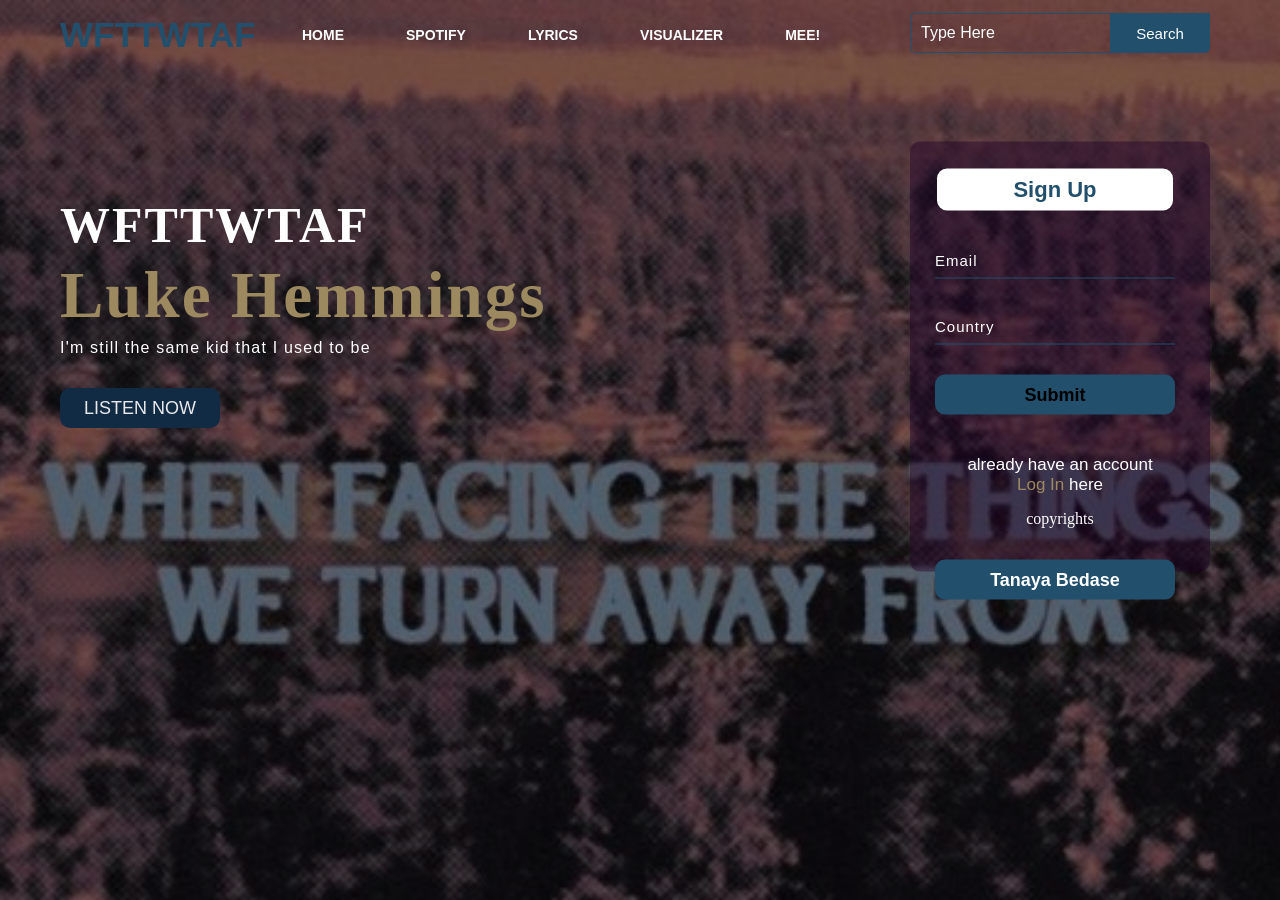
==== index.html @ 2997a44b "Update index.html" ====
<!DOCTYPE html>
<html lang="en">
<head>
    <title>When Facing The Things We Turn Away From</title>
    <link rel="stylesheet" href="style.css">
    <link rel="icon" href="logo.png" type="image/x-icon">
</head>
<body>

    <div class="main">
        <div class="navbar">
            <div class="icon">
                <h2 class="logo">WFTTWTAF</h2>
            </div>

            <div class="menu">
                <ul>
                    <li><a href="http://127.0.0.1:5500/index.html">HOME</a></li>
                    <li><a href="https://open.spotify.com/album/5T1HI88OceUlUExSsAM3GQ?si=3NmCJ_c1SISv7URROWoTmQ">SPOTIFY</a></li>
                    <li><a href="https://genius.com/albums/Luke-hemmings/When-facing-the-things-we-turn-away-from">LYRICS</a></li>
                    <li><a href="https://youtube.com/playlist?list=PL0ru13EYuPR5ysJc9hDjjCR_sE-z0DrfF&si=5qZ27upG4cRY5UgV">VISUALIZER</a></li>
                    <li><a href="https://github.com/tayvol">MEE!</a></li>
                </ul>
            </div>

            <div class="search">
                <input class="srch" type="search" name="" placeholder="Type Here">
                <a href="#"> <button class="btn">Search</button></a>
            </div>

        </div> 
        <div class="content">
            <h1>WFTTWTAF<span><br>Luke Hemmings</h1>
            <p class="par">I'm still the same kid that I used to be</p>

                <button class="cn"><a href="https://open.spotify.com/album/3lS1y25WAhcqJDATJK70Mq">LISTEN NOW</a></button>

                <div class="form">
                    <h2>Sign Up</h2>
                    <input type="email" name="email" placeholder="Email">
                    <input type="country" name="" placeholder="Country">
                    <button class="btnn"><a href="#">Submit</a></button>

                    <p class="link">already have an account<br>
                    <a href="#">Log In</a> here</a></p>
                    <p class="liw">copyrights</p>

                    <div class="icons">
                        <button class="btnn"><a href="https://www.linkedin.com/in/tanayabedase22/">Tanaya Bedase</a></button>
                    </div>

                </div>
            </div>
        </div>
    </div>
    <script src="style.js"></script>
</div>
</body>
</html>
---- style.css ----
*{
    margin: 0;
    padding: 0;
}

.main{
    width: 100%;
    background: linear-gradient(to top, rgba(0,0,0,0.5)50%,rgba(0,0,0,0.5)50%), url(t.jpg);
    background-position: center;
    background-size: cover;
    height: 100vh;
}

.navbar{
    width: 1200px;
    height: 75px;
    margin: auto;
}

.icon{
    width: 200px;
    float: left;
    height: 70px;
}

.logo{
    color: #214f6c;
    font-size: 35px;
    font-family: Arial;
    padding-left: 20px;
    float: left;
    padding-top: 10px;
    margin-top: 5px
}

.menu{
    width: 400px;
    float: left;
    height: 70px;
}

ul{
    float: left;
    display: flex;
    justify-content: center;
    align-items: center;
}

ul li{
    list-style: none;
    margin-left: 62px;
    margin-top: 27px;
    font-size: 14px;
}

ul li a{
    text-decoration: none;
    color: #fff;
    font-family: Arial;
    font-weight: bold;
    transition: 0.4s ease-in-out;
}

ul li a:hover{
    color: #9c895f;
}

.search{
    width: 330px;
    float: left;
    margin-left: 270px;
}

.srch{
    font-family: 'Times New Roman';
    width: 200px;
    height: 40px;
    background: transparent;
    border: 1px solid #214f6c;
    margin-top: 13px;
    color: #fff;
    border-right: none;
    font-size: 16px;
    float: left;
    padding: 10px;
    border-bottom-left-radius: 5px;
    border-top-left-radius: 5px;
}

.btn{
    width: 100px;
    height: 40px;
    background: #214f6c;
    border: 2px solid #214f6c;
    margin-top: 13px;
    color: #fff;
    font-size: 15px;
    border-bottom-right-radius: 5px;
    border-bottom-right-radius: 5px;
    transition: 0.2s ease;
    cursor: pointer;
}
.btn:hover{
    color: rgb(65, 95, 129);
}

.btn:focus{
    outline: none;
}

.srch:focus{
    outline: none;
}

.content{
    width: 1200px;
    height: auto;
    margin: auto;
    color: #fff;
    position: relative;
}

.content .par{
    padding-left: 20px;
    padding-bottom: 25px;
    font-family: Arial;
    letter-spacing: 1.2px;
    line-height: 30px;
}

.content h1{
    font-family: 'Times New Roman';
    font-size: 50px;
    padding-left: 20px;
    margin-top: 9%;
    letter-spacing: 2px;
}

.content .cn{
    width: 160px;
    height: 40px;
    background: rgb(17, 43, 68);
    border: none;
    margin-bottom: 10px;
    margin-left: 20px;
    font-size: 18px;
    border-radius: 10px;
    cursor: pointer;
    transition: .4s ease;
    
}

.content .cn a{
    text-decoration: none;
    color: rgb(233, 232, 234);
    transition: .3s ease;
}

.cn:hover{
    background-color: #fff;
}

.content span{
    color: #9c895f;
    font-size: 65px
}

.form{
    width: 250px;
    height: 380px;
    background: linear-gradient(to top, rgba(32, 1, 39, 0.452)50%,rgba(32,1,39,0.452)50%);
    position: absolute;
    top: -20px;
    left: 870px;
    transform: translate(0%,-5%);
    border-radius: 10px;
    padding: 25px;
}

.form h2{
    width: 220px;
    font-family: sans-serif;
    text-align: center;
    color: #214f6c;
    font-size: 22px;
    background-color: #fff;
    border-radius: 10px;
    margin: 2px;
    padding: 8px;
}

.form input{
    width: 240px;
    height: 35px;
    background: transparent;
    border-bottom: 1px solid #214f6c;
    border-top: none;
    border-right: none;
    border-left: none;
    color: #fff;
    font-size: 15px;
    letter-spacing: 1px;
    margin-top: 30px;
    font-family: sans-serif;
}

.form input:focus{
    outline: none;
}

::placeholder{
    color: #fff;
    font-family: Arial;
}

.btnn{
    width: 240px;
    height: 40px;
    background: #214f6c;
    border: none;
    margin-top: 30px;
    font-size: 18px;
    border-radius: 10px;
    cursor: pointer;
    color: #fff;
    transition: 0.4s ease;
}
.btnn:hover{
    background: #fff;
    color: #597d9c;
}
.btnn a{
    text-decoration: none;
    color: rgb(0, 0, 0);
    font-weight: bold;
}
.form .link{
    font-family: Arial, Helvetica, sans-serif;
    font-size: 17px;
    padding-top: 40px;
    text-align: center;
}
.form .link a{
    text-decoration: solid;
    color: #9c895f;
}
.liw{
    padding-top: 15px;
    padding-bottom: 2px;
    text-align: center;
}
.icons a{
    text-decoration: none;
    color: #fff;
}
.icons ion-icon{
    color: #fff;
    font-size: 30px;
    padding-left: 7px;
    padding-top: 0px;
    transition: 0.3s ease;
}
.icons ion-icon:hover{
    color: #9c895f;
}
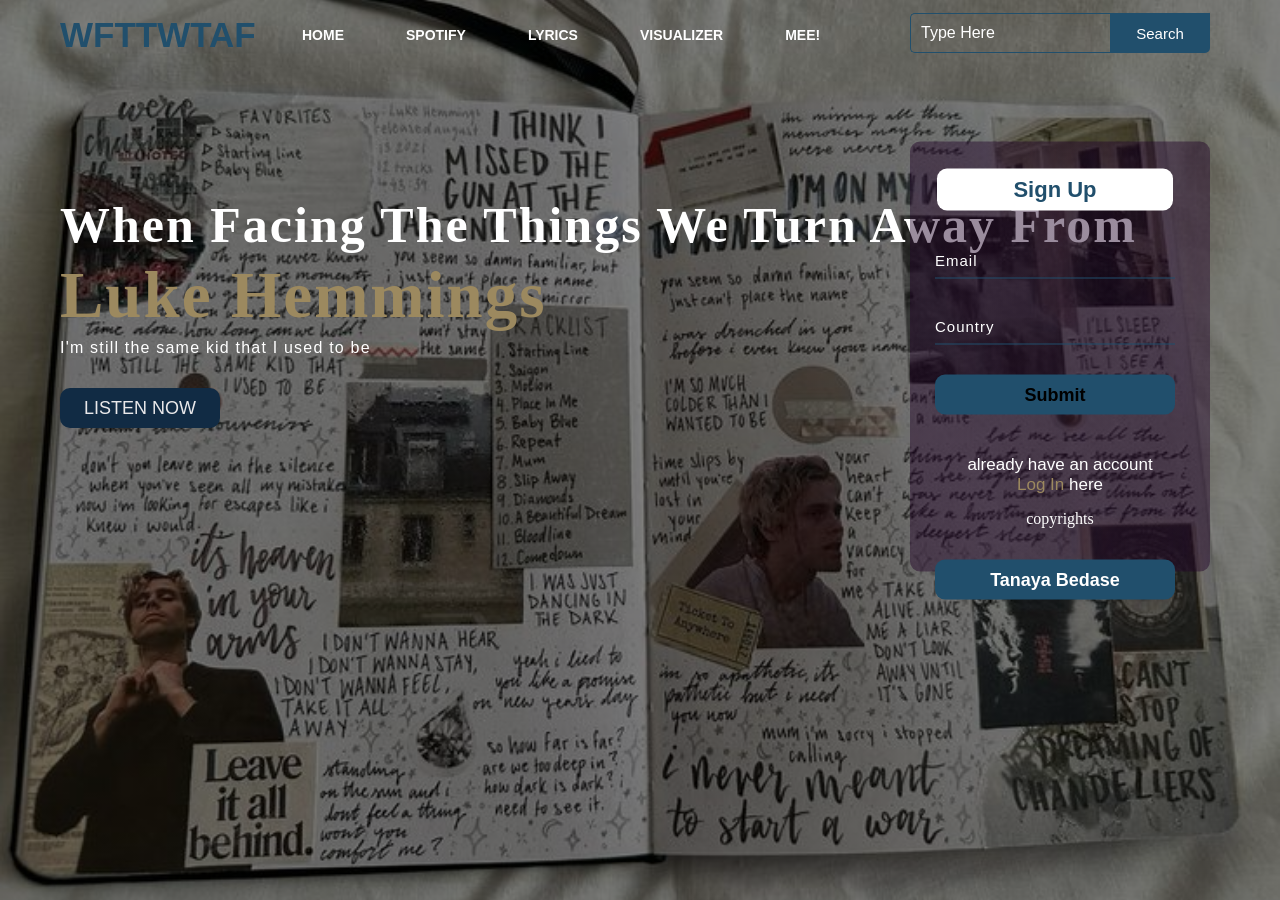
==== commit bb402cd0: "Update index.html" ====
--- a/index.html
+++ b/index.html
@@ -30,7 +30,7 @@
 
         </div> 
         <div class="content">
-            <h1>WFTTWTAF<span><br>Luke Hemmings</h1>
+            <h1>When Facing The Things We Turn Away From<span><br>Luke Hemmings</h1>
             <p class="par">I'm still the same kid that I used to be</p>
 
                 <button class="cn"><a href="https://open.spotify.com/album/3lS1y25WAhcqJDATJK70Mq">LISTEN NOW</a></button>
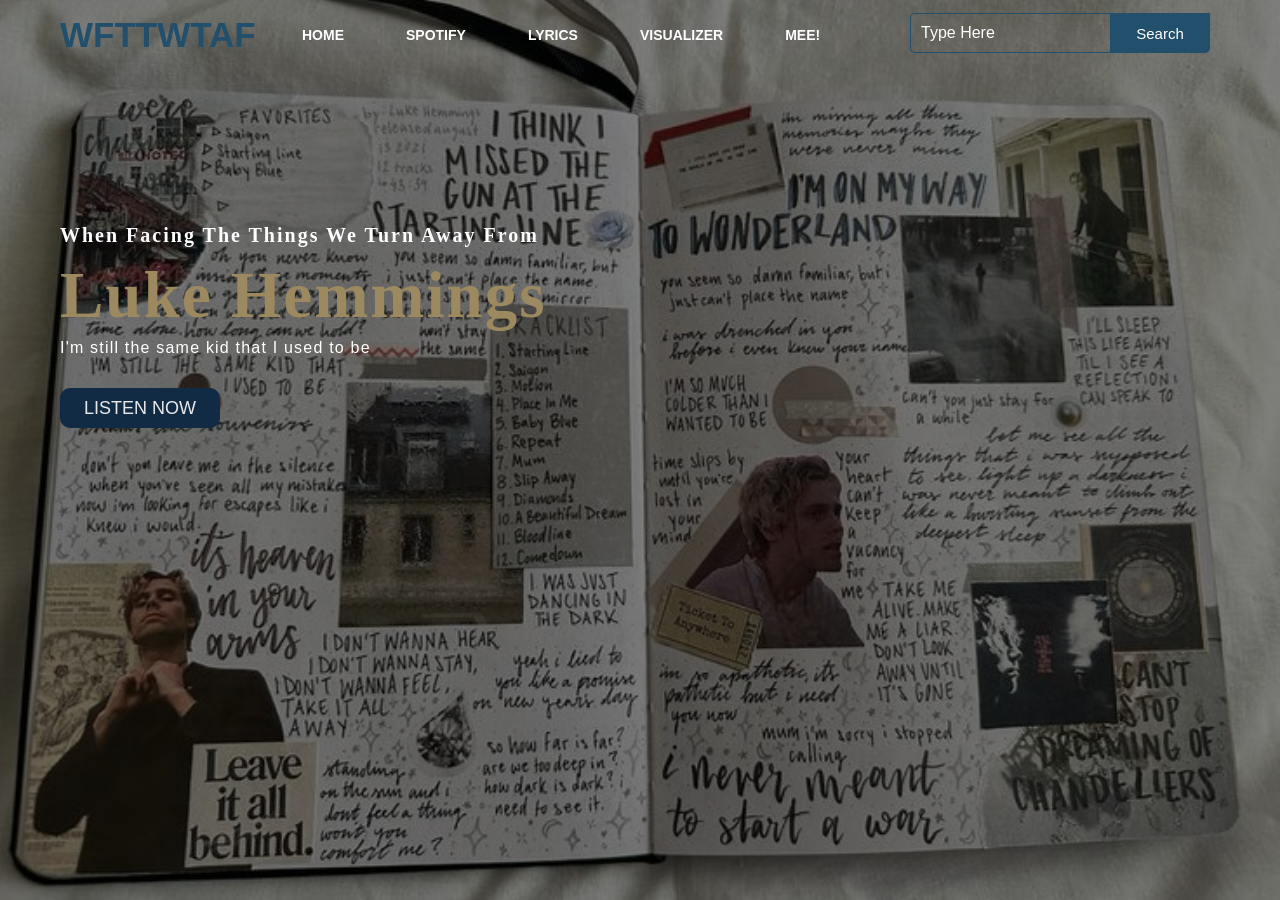
==== commit a07081b9: "Update index.html" ====
--- a/index.html
+++ b/index.html
@@ -33,23 +33,9 @@
             <h1>When Facing The Things We Turn Away From<span><br>Luke Hemmings</h1>
             <p class="par">I'm still the same kid that I used to be</p>
 
-                <button class="cn"><a href="https://open.spotify.com/album/3lS1y25WAhcqJDATJK70Mq">LISTEN NOW</a></button>
+                <button class="cn"><a href="https://open.spotify.com/album/5T1HI88OceUlUExSsAM3GQ?si=3NmCJ_c1SISv7URROWoTmQ">LISTEN NOW</a></button>
 
-                <div class="form">
-                    <h2>Sign Up</h2>
-                    <input type="email" name="email" placeholder="Email">
-                    <input type="country" name="" placeholder="Country">
-                    <button class="btnn"><a href="#">Submit</a></button>
-
-                    <p class="link">already have an account<br>
-                    <a href="#">Log In</a> here</a></p>
-                    <p class="liw">copyrights</p>
-
-                    <div class="icons">
-                        <button class="btnn"><a href="https://www.linkedin.com/in/tanayabedase22/">Tanaya Bedase</a></button>
-                    </div>
-
-                </div>
+               
             </div>
         </div>
     </div>
--- a/style.css
+++ b/style.css
@@ -130,7 +130,7 @@
 
 .content h1{
     font-family: 'Times New Roman';
-    font-size: 50px;
+    font-size: 20px;
     padding-left: 20px;
     margin-top: 9%;
     letter-spacing: 2px;
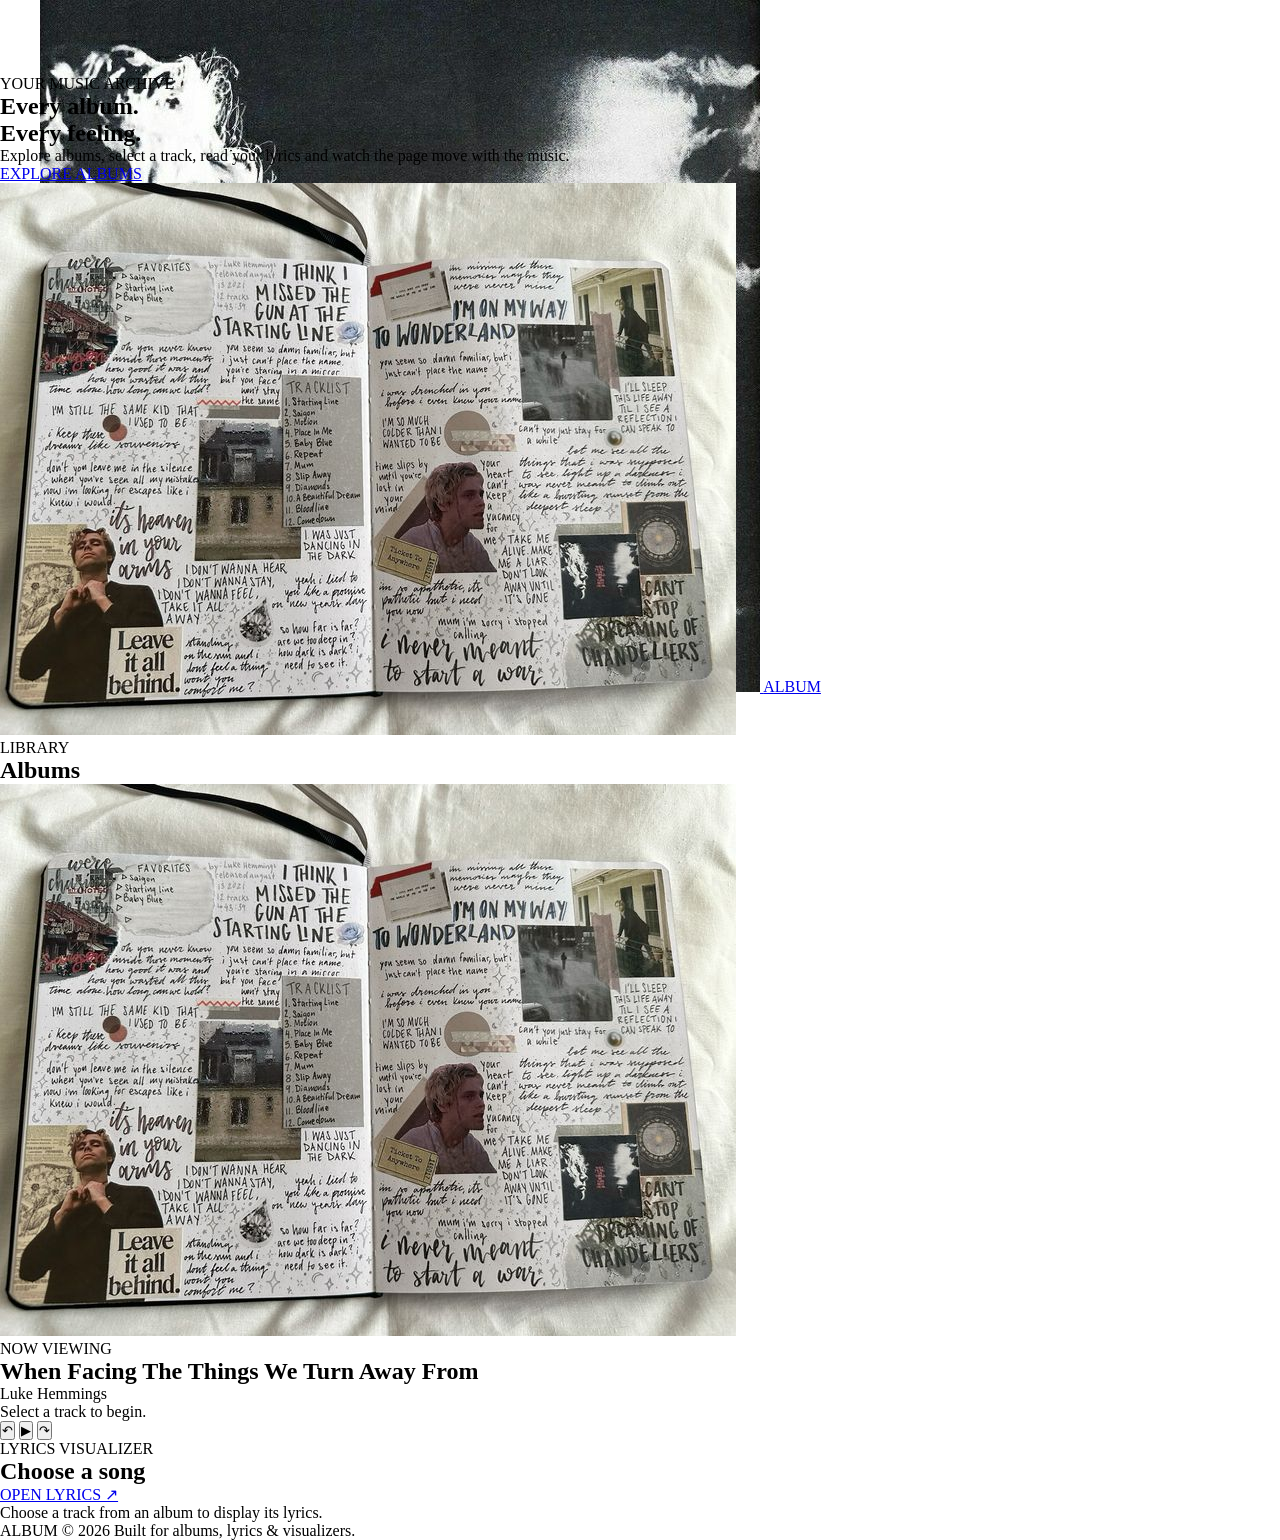
==== commit 86510a08: "Rebuild site as multi-album lyrics visualizer" ====
--- a/index.html
+++ b/index.html
@@ -1,45 +1,102 @@
-<!DOCTYPE html>
-<html lang="en">
-<head>
-    <title>When Facing The Things We Turn Away From</title>
-    <link rel="stylesheet" href="style.css">
-    <link rel="icon" href="logo.png" type="image/x-icon">
-</head>
-<body>
-
-    <div class="main">
-        <div class="navbar">
-            <div class="icon">
-                <h2 class="logo">WFTTWTAF</h2>
-            </div>
-
-            <div class="menu">
-                <ul>
-                    <li><a href="http://127.0.0.1:5500/index.html">HOME</a></li>
-                    <li><a href="https://open.spotify.com/album/5T1HI88OceUlUExSsAM3GQ?si=3NmCJ_c1SISv7URROWoTmQ">SPOTIFY</a></li>
-                    <li><a href="https://genius.com/albums/Luke-hemmings/When-facing-the-things-we-turn-away-from">LYRICS</a></li>
-                    <li><a href="https://youtube.com/playlist?list=PL0ru13EYuPR5ysJc9hDjjCR_sE-z0DrfF&si=5qZ27upG4cRY5UgV">VISUALIZER</a></li>
-                    <li><a href="https://github.com/tayvol">MEE!</a></li>
-                </ul>
-            </div>
-
-            <div class="search">
-                <input class="srch" type="search" name="" placeholder="Type Here">
-                <a href="#"> <button class="btn">Search</button></a>
-            </div>
-
-        </div> 
-        <div class="content">
-            <h1>When Facing The Things We Turn Away From<span><br>Luke Hemmings</h1>
-            <p class="par">I'm still the same kid that I used to be</p>
-
-                <button class="cn"><a href="https://open.spotify.com/album/5T1HI88OceUlUExSsAM3GQ?si=3NmCJ_c1SISv7URROWoTmQ">LISTEN NOW</a></button>
-
-               
-            </div>
-        </div>
-    </div>
-    <script src="style.js"></script>
-</div>
-</body>
-</html>
+<!DOCTYPE html>
+<html lang="en">
+<head>
+  <meta charset="UTF-8">
+  <meta name="viewport" content="width=device-width, initial-scale=1.0">
+  <meta name="description" content="ALBUM — an album, lyrics and visualizer experience.">
+  <title>ALBUM — Music Visualizer</title>
+  <link rel="icon" href="logo.png" type="image/png">
+  <link rel="stylesheet" href="style.css">
+</head>
+<body>
+  <div class="app-shell">
+    <header class="navbar">
+      <a class="brand" href="#" aria-label="ALBUM home">
+        <img src="logo.png" alt="" class="brand-logo">
+        <span>ALBUM</span>
+      </a>
+
+      <nav class="nav-links">
+        <a href="#albums">ALBUMS</a>
+        <a href="#visualizer">VISUALIZER</a>
+        <a href="#lyrics">LYRICS</a>
+      </nav>
+
+      <div class="search-wrap">
+        <label class="sr-only" for="search">Search albums and songs</label>
+        <input id="search" type="search" placeholder="Search albums or songs..." autocomplete="off">
+      </div>
+    </header>
+
+    <main>
+      <section class="hero" id="home">
+        <div class="hero-copy">
+          <p class="eyebrow">YOUR MUSIC ARCHIVE</p>
+          <h1>Every album.<br><span>Every feeling.</span></h1>
+          <p class="hero-text">Explore albums, select a track, read your lyrics and watch the page move with the music.</p>
+          <a class="primary-btn" href="#albums">EXPLORE ALBUMS</a>
+        </div>
+        <div class="hero-art">
+          <div class="vinyl"></div>
+          <img id="heroCover" src="t.jpg" alt="Featured album cover">
+        </div>
+      </section>
+
+      <section class="section" id="albums">
+        <div class="section-heading">
+          <div>
+            <p class="eyebrow">LIBRARY</p>
+            <h2>Albums</h2>
+          </div>
+          <span id="albumCount" class="count"></span>
+        </div>
+        <div id="albumGrid" class="album-grid"></div>
+        <p id="emptyState" class="empty-state" hidden>No albums or songs match your search.</p>
+      </section>
+
+      <section class="player-section" id="visualizer">
+        <div class="now-playing">
+          <img id="playerCover" src="t.jpg" alt="Album cover">
+          <div>
+            <p class="eyebrow">NOW VIEWING</p>
+            <h2 id="playerAlbum">When Facing The Things We Turn Away From</h2>
+            <p id="playerArtist">Luke Hemmings</p>
+            <p id="playerTrack">Select a track to begin.</p>
+          </div>
+        </div>
+
+        <div class="visualizer-card">
+          <div id="bars" class="bars" aria-hidden="true"></div>
+          <div class="player-controls">
+            <button id="prevBtn" class="icon-btn" aria-label="Previous track">↶</button>
+            <button id="playBtn" class="play-btn" aria-label="Play visualizer">▶</button>
+            <button id="nextBtn" class="icon-btn" aria-label="Next track">↷</button>
+          </div>
+          <div class="progress-track"><div id="progress" class="progress"></div></div>
+        </div>
+      </section>
+
+      <section class="lyrics-section" id="lyrics">
+        <div class="section-heading">
+          <div>
+            <p class="eyebrow">LYRICS VISUALIZER</p>
+            <h2 id="lyricsTitle">Choose a song</h2>
+          </div>
+          <a id="lyricsLink" class="text-link" href="#" target="_blank" rel="noopener">OPEN LYRICS ↗</a>
+        </div>
+        <div id="lyricsBox" class="lyrics-box">
+          <p class="lyrics-placeholder">Choose a track from an album to display its lyrics.</p>
+        </div>
+      </section>
+    </main>
+
+    <footer>
+      <span>ALBUM © 2026</span>
+      <span>Built for albums, lyrics & visualizers.</span>
+    </footer>
+  </div>
+
+  <script src="albums.js"></script>
+  <script src="style.js"></script>
+</body>
+</html>
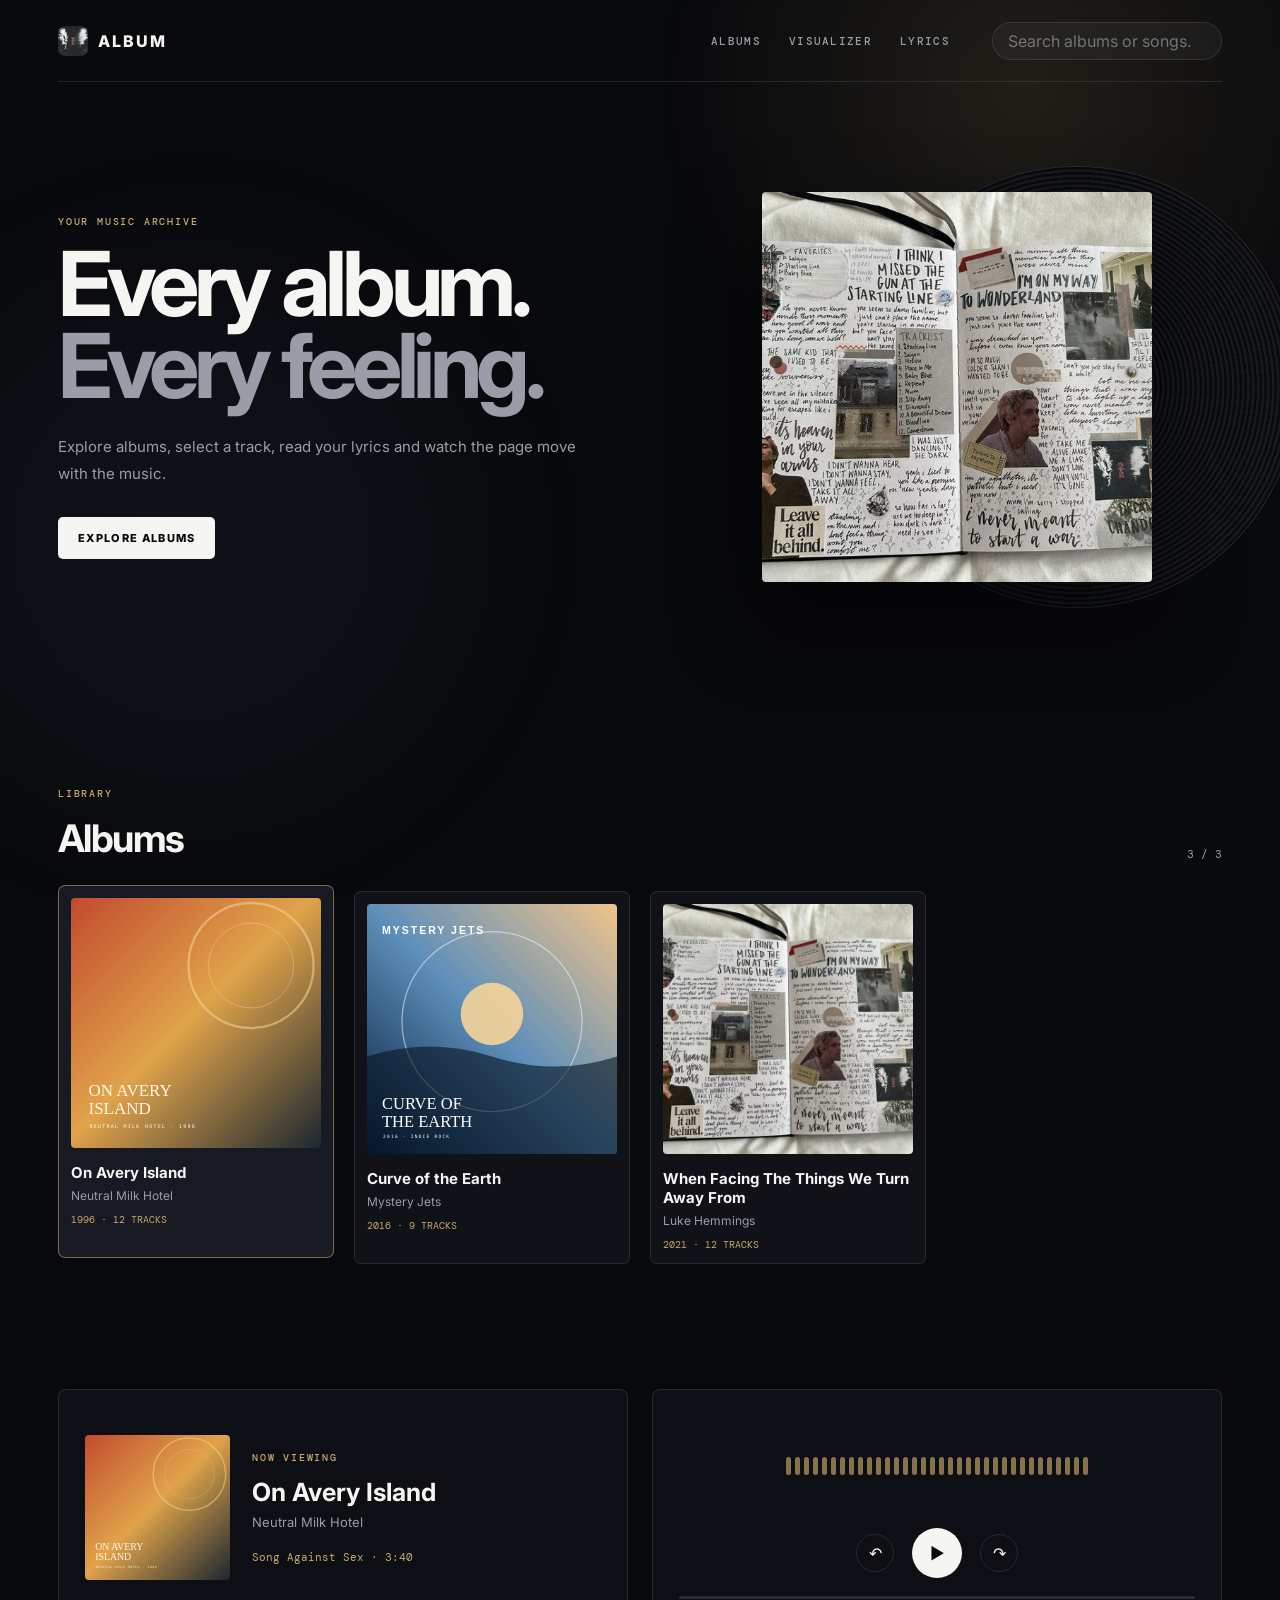
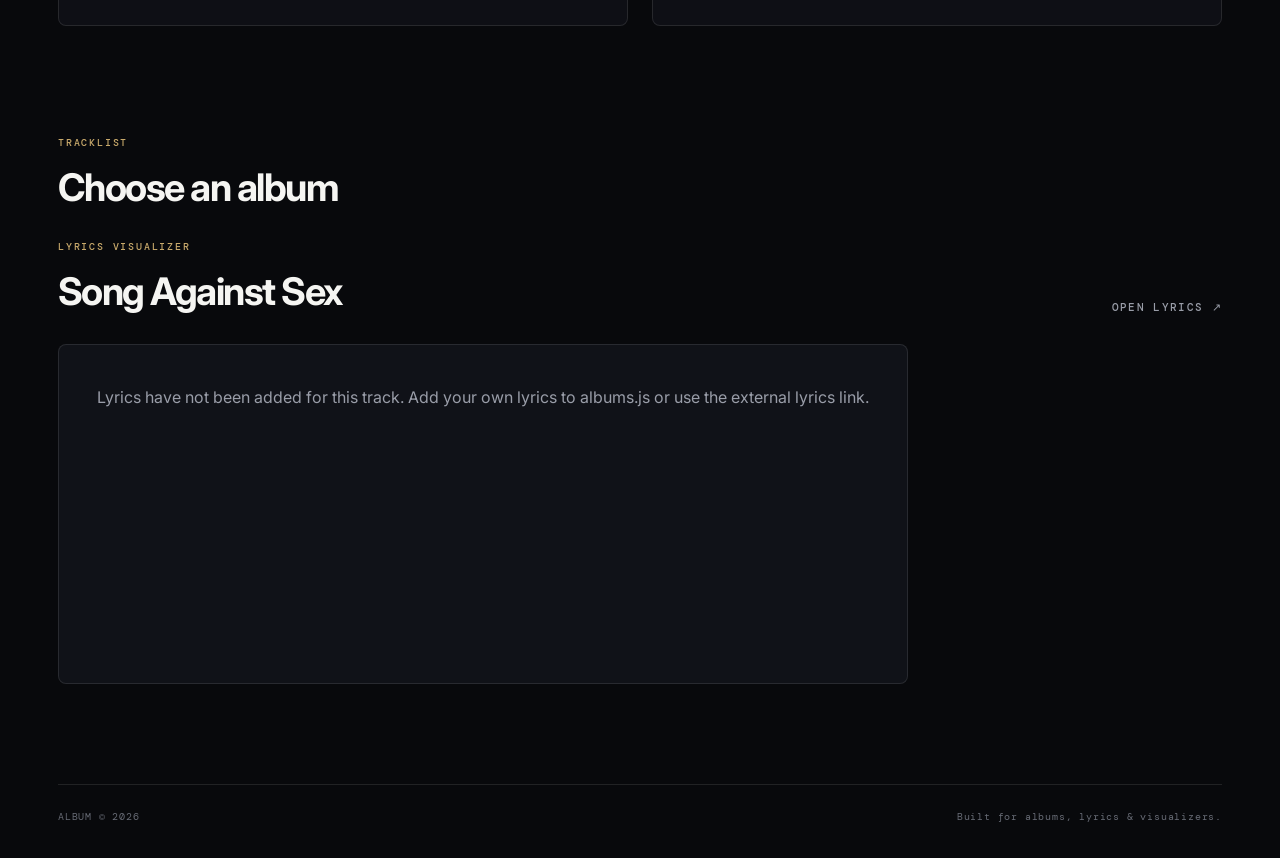
==== commit b747d2a3: "Add album tracklist section" ====
--- a/index.html
+++ b/index.html
@@ -76,6 +76,17 @@
         </div>
       </section>
 
+      <section class="tracklist-section" id="tracklist">
+        <div class="section-heading">
+          <div>
+            <p class="eyebrow">TRACKLIST</p>
+            <h2 id="tracklistTitle">Choose an album</h2>
+          </div>
+          <span id="trackCount" class="count"></span>
+        </div>
+        <div id="tracklistBox" class="tracklist-box"></div>
+      </section>
+
       <section class="lyrics-section" id="lyrics">
         <div class="section-heading">
           <div>
--- a/style.css
+++ b/style.css
@@ -1,266 +1,98 @@
-*{
-    margin: 0;
-    padding: 0;
-}
-
-.main{
-    width: 100%;
-    background: linear-gradient(to top, rgba(0,0,0,0.5)50%,rgba(0,0,0,0.5)50%), url(t.jpg);
-    background-position: center;
-    background-size: cover;
-    height: 100vh;
-}
-
-.navbar{
-    width: 1200px;
-    height: 75px;
-    margin: auto;
-}
-
-.icon{
-    width: 200px;
-    float: left;
-    height: 70px;
-}
-
-.logo{
-    color: #214f6c;
-    font-size: 35px;
-    font-family: Arial;
-    padding-left: 20px;
-    float: left;
-    padding-top: 10px;
-    margin-top: 5px
-}
-
-.menu{
-    width: 400px;
-    float: left;
-    height: 70px;
-}
-
-ul{
-    float: left;
-    display: flex;
-    justify-content: center;
-    align-items: center;
-}
-
-ul li{
-    list-style: none;
-    margin-left: 62px;
-    margin-top: 27px;
-    font-size: 14px;
-}
-
-ul li a{
-    text-decoration: none;
-    color: #fff;
-    font-family: Arial;
-    font-weight: bold;
-    transition: 0.4s ease-in-out;
-}
-
-ul li a:hover{
-    color: #9c895f;
-}
-
-.search{
-    width: 330px;
-    float: left;
-    margin-left: 270px;
-}
-
-.srch{
-    font-family: 'Times New Roman';
-    width: 200px;
-    height: 40px;
-    background: transparent;
-    border: 1px solid #214f6c;
-    margin-top: 13px;
-    color: #fff;
-    border-right: none;
-    font-size: 16px;
-    float: left;
-    padding: 10px;
-    border-bottom-left-radius: 5px;
-    border-top-left-radius: 5px;
-}
-
-.btn{
-    width: 100px;
-    height: 40px;
-    background: #214f6c;
-    border: 2px solid #214f6c;
-    margin-top: 13px;
-    color: #fff;
-    font-size: 15px;
-    border-bottom-right-radius: 5px;
-    border-bottom-right-radius: 5px;
-    transition: 0.2s ease;
-    cursor: pointer;
-}
-.btn:hover{
-    color: rgb(65, 95, 129);
-}
-
-.btn:focus{
-    outline: none;
-}
-
-.srch:focus{
-    outline: none;
-}
-
-.content{
-    width: 1200px;
-    height: auto;
-    margin: auto;
-    color: #fff;
-    position: relative;
-}
-
-.content .par{
-    padding-left: 20px;
-    padding-bottom: 25px;
-    font-family: Arial;
-    letter-spacing: 1.2px;
-    line-height: 30px;
-}
-
-.content h1{
-    font-family: 'Times New Roman';
-    font-size: 20px;
-    padding-left: 20px;
-    margin-top: 9%;
-    letter-spacing: 2px;
-}
-
-.content .cn{
-    width: 160px;
-    height: 40px;
-    background: rgb(17, 43, 68);
-    border: none;
-    margin-bottom: 10px;
-    margin-left: 20px;
-    font-size: 18px;
-    border-radius: 10px;
-    cursor: pointer;
-    transition: .4s ease;
-    
-}
-
-.content .cn a{
-    text-decoration: none;
-    color: rgb(233, 232, 234);
-    transition: .3s ease;
-}
-
-.cn:hover{
-    background-color: #fff;
-}
-
-.content span{
-    color: #9c895f;
-    font-size: 65px
-}
-
-.form{
-    width: 250px;
-    height: 380px;
-    background: linear-gradient(to top, rgba(32, 1, 39, 0.452)50%,rgba(32,1,39,0.452)50%);
-    position: absolute;
-    top: -20px;
-    left: 870px;
-    transform: translate(0%,-5%);
-    border-radius: 10px;
-    padding: 25px;
-}
-
-.form h2{
-    width: 220px;
-    font-family: sans-serif;
-    text-align: center;
-    color: #214f6c;
-    font-size: 22px;
-    background-color: #fff;
-    border-radius: 10px;
-    margin: 2px;
-    padding: 8px;
-}
-
-.form input{
-    width: 240px;
-    height: 35px;
-    background: transparent;
-    border-bottom: 1px solid #214f6c;
-    border-top: none;
-    border-right: none;
-    border-left: none;
-    color: #fff;
-    font-size: 15px;
-    letter-spacing: 1px;
-    margin-top: 30px;
-    font-family: sans-serif;
-}
-
-.form input:focus{
-    outline: none;
-}
-
-::placeholder{
-    color: #fff;
-    font-family: Arial;
-}
-
-.btnn{
-    width: 240px;
-    height: 40px;
-    background: #214f6c;
-    border: none;
-    margin-top: 30px;
-    font-size: 18px;
-    border-radius: 10px;
-    cursor: pointer;
-    color: #fff;
-    transition: 0.4s ease;
-}
-.btnn:hover{
-    background: #fff;
-    color: #597d9c;
-}
-.btnn a{
-    text-decoration: none;
-    color: rgb(0, 0, 0);
-    font-weight: bold;
-}
-.form .link{
-    font-family: Arial, Helvetica, sans-serif;
-    font-size: 17px;
-    padding-top: 40px;
-    text-align: center;
-}
-.form .link a{
-    text-decoration: solid;
-    color: #9c895f;
-}
-.liw{
-    padding-top: 15px;
-    padding-bottom: 2px;
-    text-align: center;
-}
-.icons a{
-    text-decoration: none;
-    color: #fff;
-}
-.icons ion-icon{
-    color: #fff;
-    font-size: 30px;
-    padding-left: 7px;
-    padding-top: 0px;
-    transition: 0.3s ease;
-}
-.icons ion-icon:hover{
-    color: #9c895f;
-}
-
+@import url('https://fonts.googleapis.com/css2?family=DM+Mono:wght@400;500&family=Inter:wght@400;500;600;700;800&display=swap');
+
+:root{
+  --bg:#08090c;
+  --panel:#101218;
+  --panel-2:#171a22;
+  --text:#f5f5f2;
+  --muted:#999da8;
+  --accent:#c8a96b;
+  --line:rgba(255,255,255,.1);
+  --max:1220px;
+}
+*{box-sizing:border-box;margin:0;padding:0}
+html{scroll-behavior:smooth}
+body{
+  background:var(--bg); color:var(--text); font-family:Inter,Arial,sans-serif;
+  min-height:100vh;
+}
+body::before{
+  content:""; position:fixed; inset:0; pointer-events:none; z-index:-1;
+  background:radial-gradient(circle at 80% 10%,rgba(200,169,107,.13),transparent 28%),
+             radial-gradient(circle at 15% 60%,rgba(70,100,130,.12),transparent 32%);
+}
+a{color:inherit;text-decoration:none}
+button,input{font:inherit}
+.app-shell{width:min(100%,var(--max));margin:auto;padding:0 28px}
+.navbar{height:82px;display:flex;align-items:center;gap:42px;border-bottom:1px solid var(--line)}
+.brand{display:flex;align-items:center;gap:10px;font-weight:800;letter-spacing:.12em}
+.brand-logo{width:30px;height:30px;object-fit:cover;border-radius:7px}
+.nav-links{display:flex;gap:28px;margin-left:auto}
+.nav-links a,.text-link{font:500 11px 'DM Mono',monospace;letter-spacing:.12em;color:var(--muted);transition:.25s}
+.nav-links a:hover,.text-link:hover{color:var(--text)}
+.search-wrap{width:230px}
+.search-wrap input{
+  width:100%;height:38px;border:1px solid var(--line);border-radius:20px;
+  background:rgba(255,255,255,.04);color:var(--text);padding:0 15px;outline:none;
+}
+.search-wrap input:focus{border-color:rgba(200,169,107,.65)}
+.hero{min-height:610px;display:grid;grid-template-columns:1.05fr .95fr;align-items:center;gap:50px}
+.eyebrow{font:500 10px 'DM Mono',monospace;letter-spacing:.18em;color:var(--accent);margin-bottom:15px}
+.hero h1{font-size:clamp(48px,7vw,92px);line-height:.92;letter-spacing:-.06em;margin-bottom:26px}
+.hero h1 span{color:var(--muted)}
+.hero-text{max-width:520px;color:var(--muted);line-height:1.8;font-size:15px;margin-bottom:30px}
+.primary-btn{display:inline-flex;padding:14px 20px;background:var(--text);color:#08090c;border-radius:5px;font-size:11px;font-weight:800;letter-spacing:.12em}
+.hero-art{position:relative;display:grid;place-items:center;min-height:500px}
+.hero-art img{width:min(390px,70vw);aspect-ratio:1;object-fit:cover;position:relative;z-index:2;border-radius:4px;box-shadow:0 35px 80px rgba(0,0,0,.6)}
+.vinyl{position:absolute;width:440px;max-width:78vw;aspect-ratio:1;border-radius:50%;background:repeating-radial-gradient(circle,#17191e 0 2px,#090a0d 3px 5px);transform:translateX(120px);box-shadow:0 0 0 1px #292c34}
+.section{padding:95px 0}
+.section-heading{display:flex;align-items:end;justify-content:space-between;margin-bottom:30px}
+.section-heading h2{font-size:38px;letter-spacing:-.04em}
+.count{color:var(--muted);font:11px 'DM Mono',monospace}
+.album-grid{display:grid;grid-template-columns:repeat(4,1fr);gap:20px}
+.album-card{border:1px solid var(--line);background:var(--panel);padding:12px;border-radius:7px;cursor:pointer;transition:.3s;overflow:hidden}
+.album-card:hover,.album-card.active{transform:translateY(-6px);border-color:rgba(200,169,107,.55);background:var(--panel-2)}
+.cover{aspect-ratio:1;overflow:hidden;border-radius:4px;margin-bottom:15px;background:#181a20}
+.cover img{width:100%;height:100%;object-fit:cover;transition:.45s}
+.album-card:hover .cover img{transform:scale(1.04)}
+.album-card h3{font-size:15px;margin-bottom:6px}
+.album-card p{font-size:12px;color:var(--muted);white-space:nowrap;overflow:hidden;text-overflow:ellipsis}
+.album-card .year{font:10px 'DM Mono',monospace;color:var(--accent);margin-top:10px}
+.empty-state{text-align:center;color:var(--muted);padding:45px}
+.player-section{display:grid;grid-template-columns:1fr 1fr;gap:24px;padding:30px 0 110px}
+.now-playing,.visualizer-card{border:1px solid var(--line);background:rgba(16,18,24,.82);border-radius:8px;padding:26px}
+.now-playing{display:flex;gap:22px;align-items:center}
+.now-playing img{width:145px;height:145px;object-fit:cover;border-radius:4px}
+.now-playing h2{font-size:25px;line-height:1.1;margin-bottom:7px}
+.now-playing #playerArtist{color:var(--muted);font-size:13px;margin-bottom:20px}
+.now-playing #playerTrack{font:11px 'DM Mono',monospace;color:var(--accent)}
+.visualizer-card{display:flex;flex-direction:column;justify-content:center;min-height:200px}
+.bars{height:100px;display:flex;align-items:center;justify-content:center;gap:4px}
+.bar{width:5px;height:18px;background:var(--accent);border-radius:5px;transform-origin:center;opacity:.65}
+.playing .bar{animation:pulse .75s ease-in-out infinite alternate}
+@keyframes pulse{from{transform:scaleY(.35)}to{transform:scaleY(var(--h))}}
+.player-controls{display:flex;justify-content:center;align-items:center;gap:18px;margin:12px 0 18px}
+.icon-btn,.play-btn{border:1px solid var(--line);background:transparent;color:var(--text);border-radius:50%;cursor:pointer}
+.icon-btn{width:38px;height:38px}
+.play-btn{width:50px;height:50px;background:var(--text);color:#08090c;border:none}
+.progress-track{height:3px;background:#282b33;border-radius:10px;overflow:hidden}
+.progress{height:100%;width:0;background:var(--accent);transition:width .1s linear}
+.lyrics-section{padding:0 0 100px}
+.lyrics-box{min-height:340px;border:1px solid var(--line);background:var(--panel);border-radius:8px;padding:38px;max-width:850px}
+.lyric-line{color:#777c88;font-size:24px;line-height:1.8;transition:.3s}
+.lyric-line.active{color:var(--text);transform:translateX(8px)}
+.lyrics-placeholder{color:var(--muted);line-height:1.8}
+footer{border-top:1px solid var(--line);padding:25px 0 35px;display:flex;justify-content:space-between;color:#676b75;font:10px 'DM Mono',monospace;letter-spacing:.08em}
+.sr-only{position:absolute;width:1px;height:1px;padding:0;margin:-1px;overflow:hidden;clip:rect(0,0,0,0);white-space:nowrap;border:0}
+@media(max-width:900px){
+  .navbar{gap:18px}.nav-links{display:none}.search-wrap{margin-left:auto;width:190px}
+  .hero{grid-template-columns:1fr;min-height:auto;padding:70px 0}.hero-art{min-height:400px}.vinyl{transform:translateX(70px)}
+  .album-grid{grid-template-columns:repeat(2,1fr)}.player-section{grid-template-columns:1fr}
+}
+@media(max-width:560px){
+  .app-shell{padding:0 17px}.search-wrap{width:145px}.hero h1{font-size:52px}
+  .hero-art{min-height:320px}.hero-art img{width:270px}.vinyl{width:300px;transform:translateX(50px)}
+  .album-grid{grid-template-columns:1fr 1fr;gap:10px}.album-card{padding:8px}
+  .now-playing{align-items:flex-start}.now-playing img{width:95px;height:95px}.now-playing h2{font-size:19px}
+  .lyrics-box{padding:24px}.lyric-line{font-size:18px}footer{flex-direction:column;gap:8px}
+}
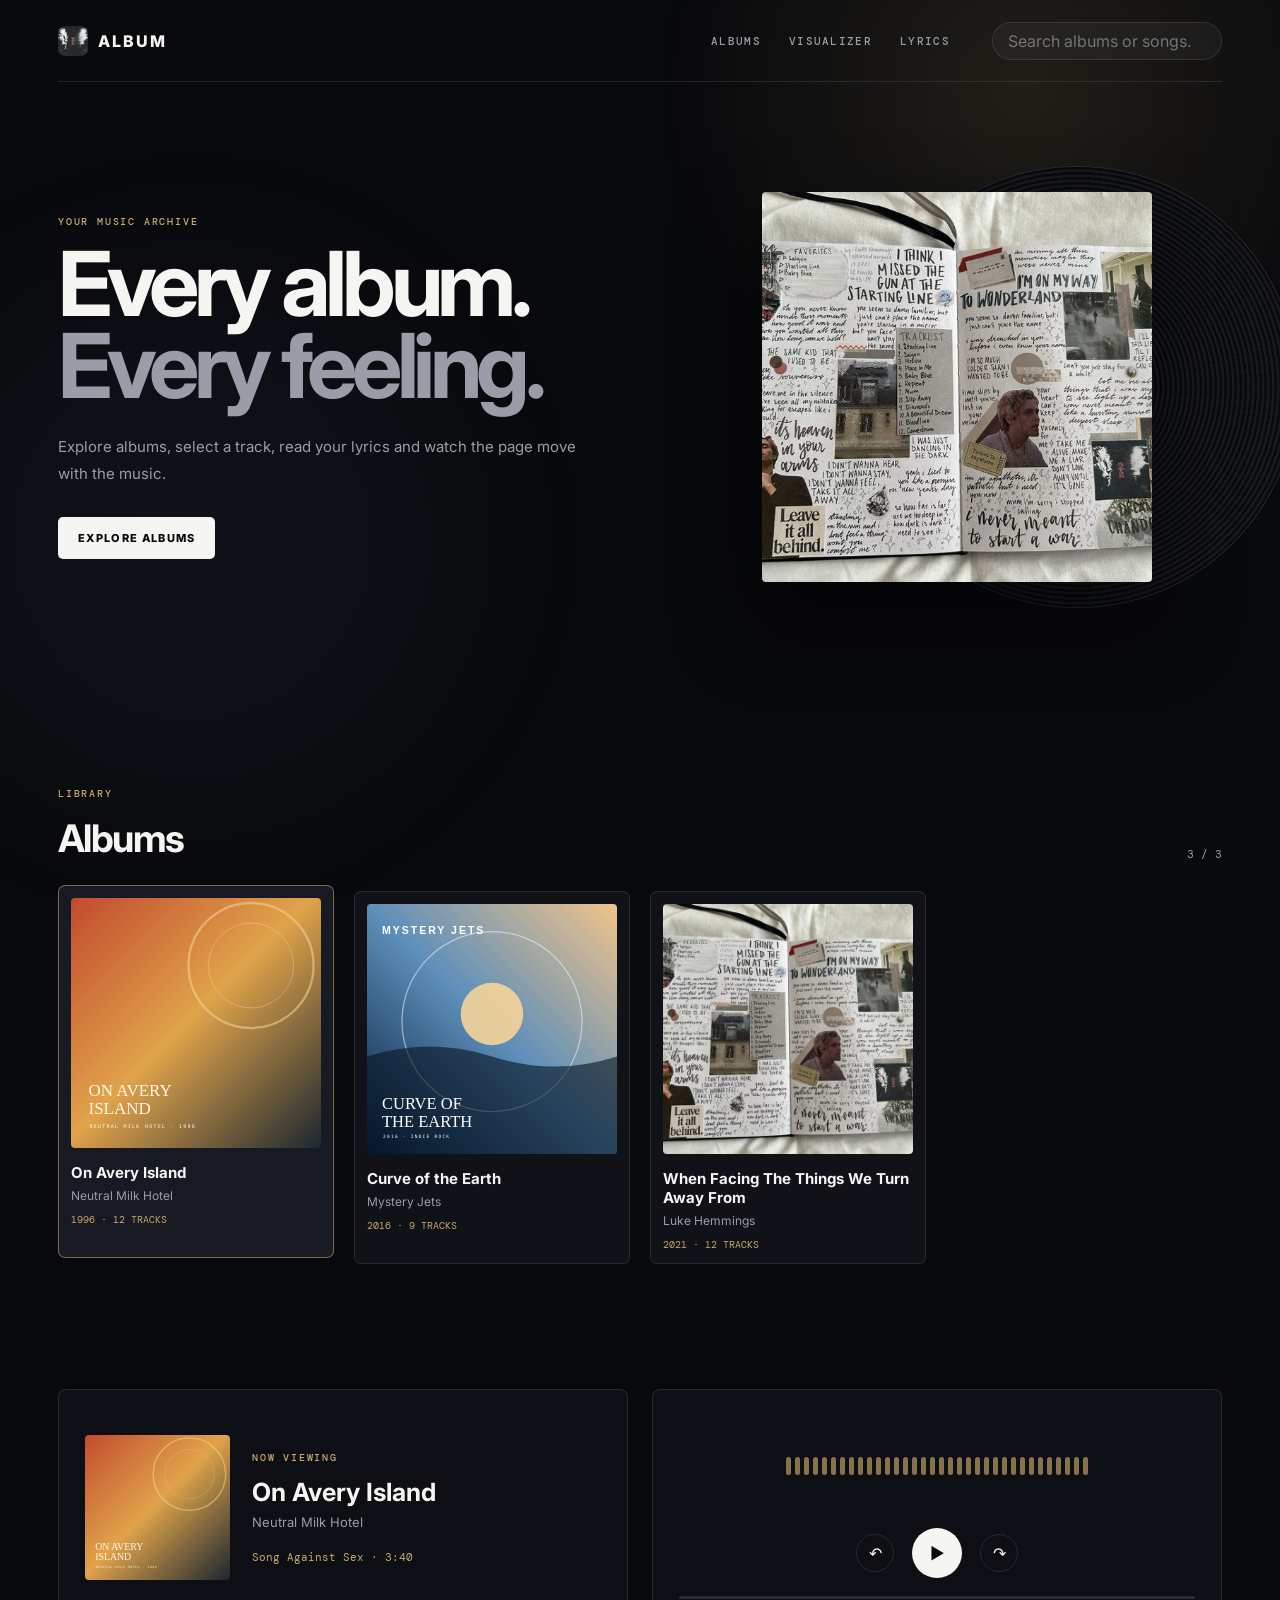
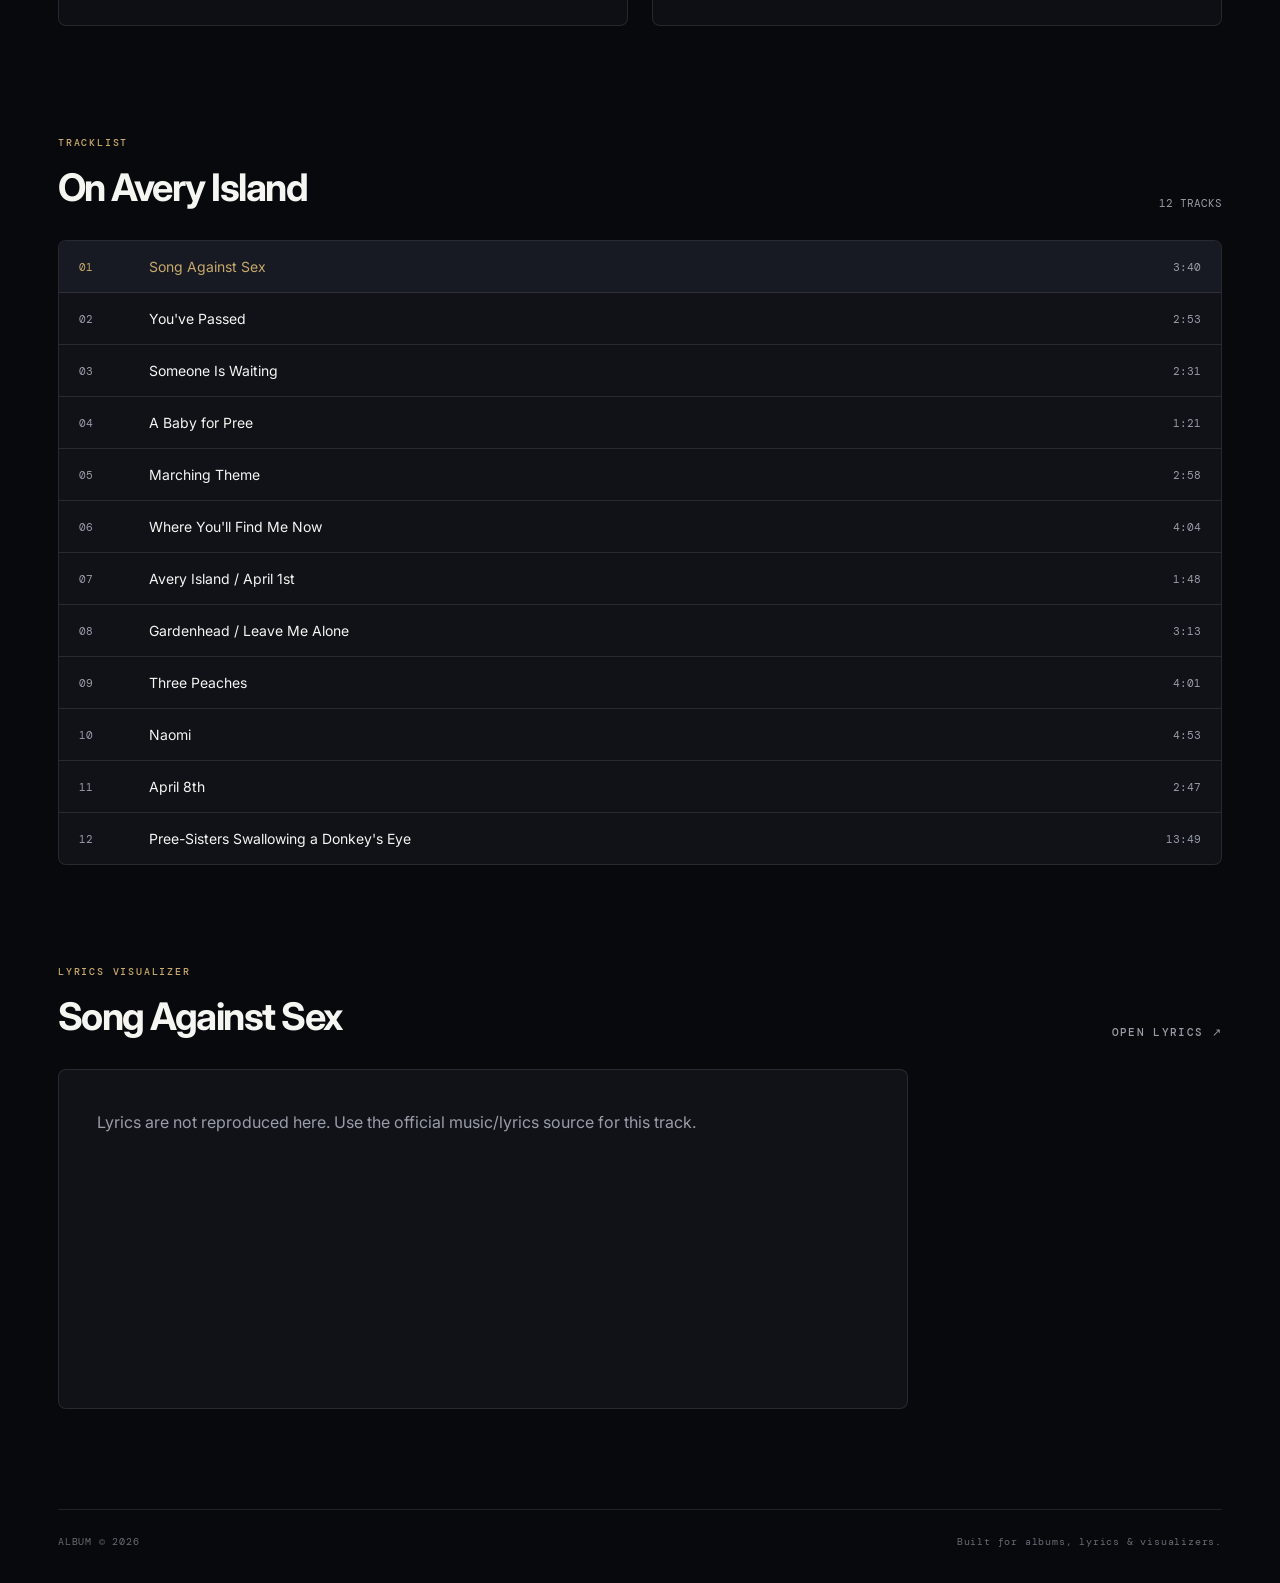
==== commit 7c353894: "Fix Pages asset caching" ====
--- a/index.html
+++ b/index.html
@@ -6,7 +6,7 @@
   <meta name="description" content="ALBUM — an album, lyrics and visualizer experience.">
   <title>ALBUM — Music Visualizer</title>
   <link rel="icon" href="logo.png" type="image/png">
-  <link rel="stylesheet" href="style.css">
+  <link rel="stylesheet" href="style.css?v=20260930">
 </head>
 <body>
   <div class="app-shell">
@@ -107,7 +107,7 @@
     </footer>
   </div>
 
-  <script src="albums.js"></script>
-  <script src="style.js"></script>
+  <script src="albums.js?v=20260930"></script>
+  <script src="style.js?v=20260930"></script>
 </body>
 </html>
--- a/style.css
+++ b/style.css
@@ -96,3 +96,15 @@
   .now-playing{align-items:flex-start}.now-playing img{width:95px;height:95px}.now-playing h2{font-size:19px}
   .lyrics-box{padding:24px}.lyric-line{font-size:18px}footer{flex-direction:column;gap:8px}
 }
+
+.tracklist-section{padding:0 0 100px}
+.tracklist-box{border:1px solid var(--line);background:var(--panel);border-radius:8px;overflow:hidden}
+.track-row{width:100%;display:grid;grid-template-columns:55px 1fr 80px;gap:15px;align-items:center;text-align:left;border:0;border-bottom:1px solid var(--line);background:transparent;color:var(--text);padding:17px 20px;cursor:pointer;transition:.2s}
+.track-row:last-child{border-bottom:0}
+.track-row:hover,.track-row.active{background:var(--panel-2)}
+.track-number,.track-duration{font:11px 'DM Mono',monospace;color:var(--muted)}
+.track-row.active .track-number,.track-row.active .track-name{color:var(--accent)}
+.track-name{font-size:14px}
+.track-duration{text-align:right}
+.player-note{margin-top:14px;text-align:center;color:var(--muted);font:10px 'DM Mono',monospace}
+@media(max-width:560px){.track-row{grid-template-columns:38px 1fr 60px;padding:14px 13px}.track-name{font-size:13px}}
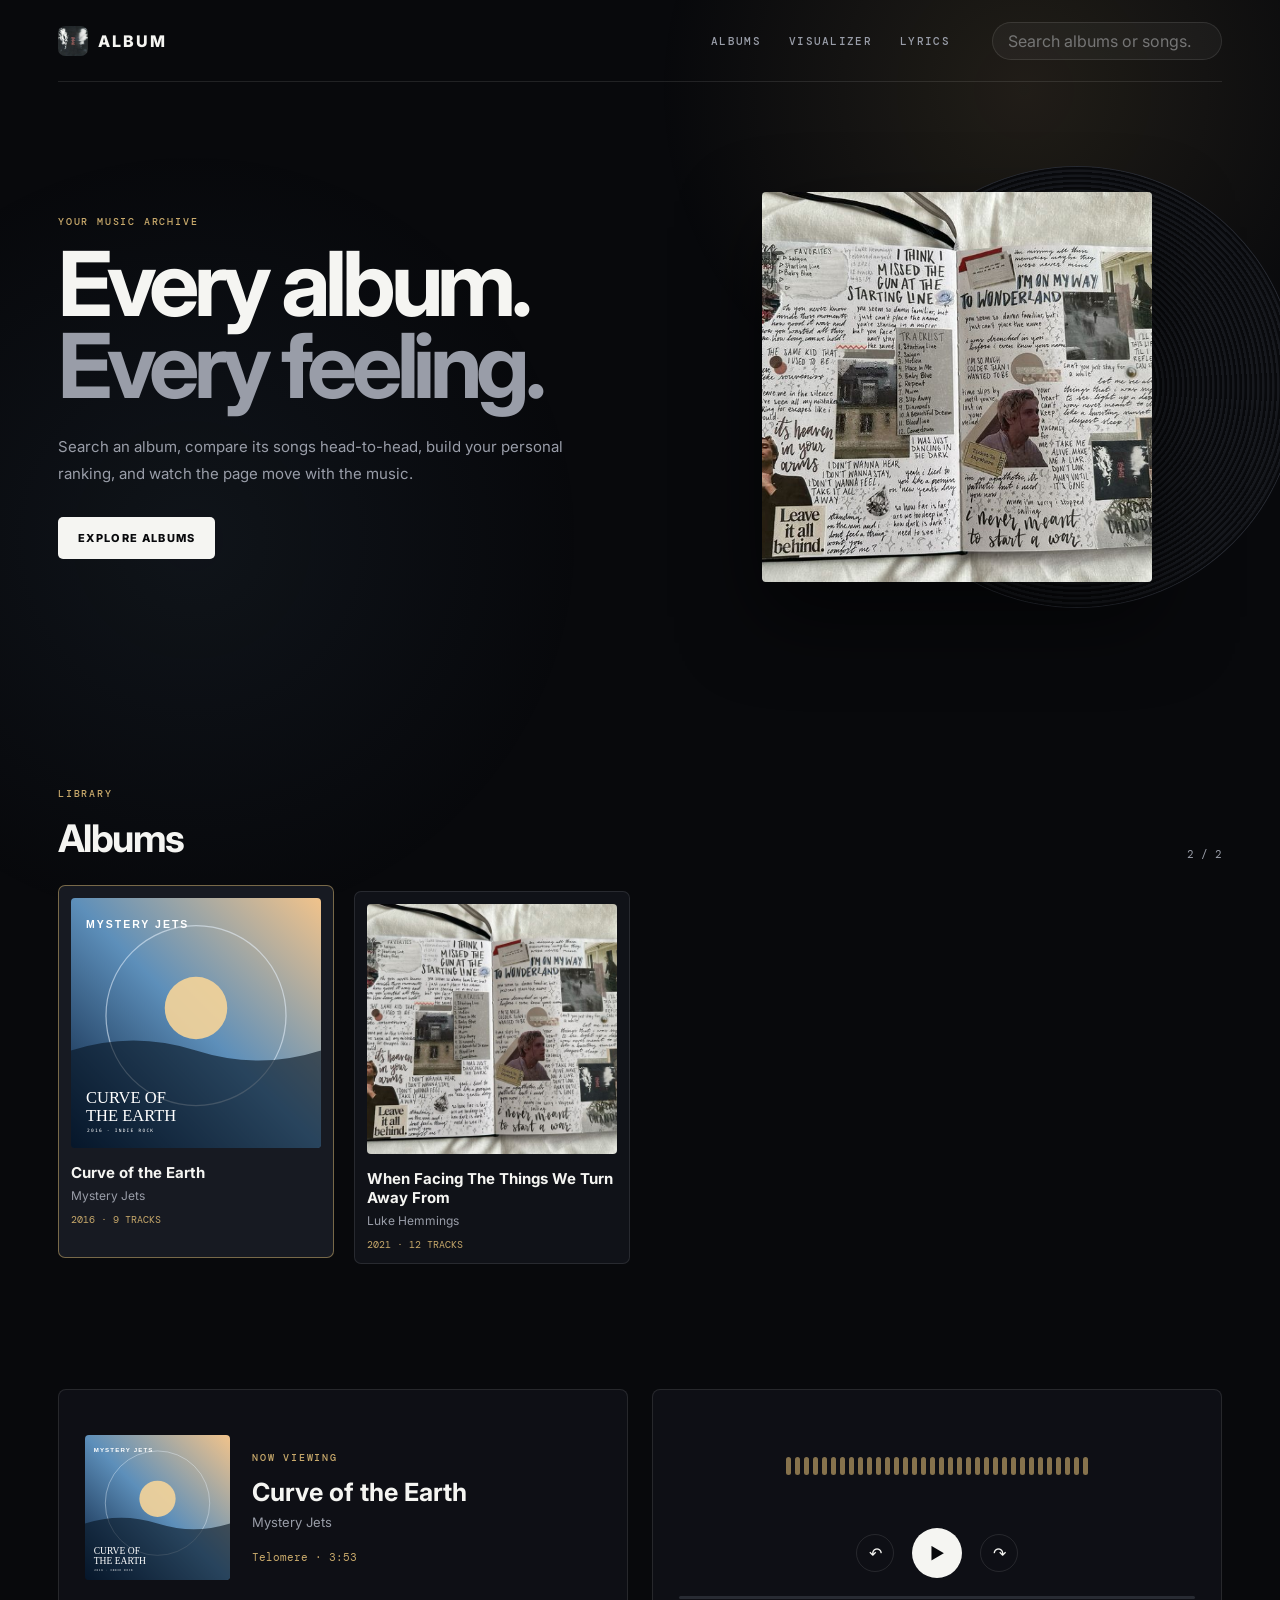
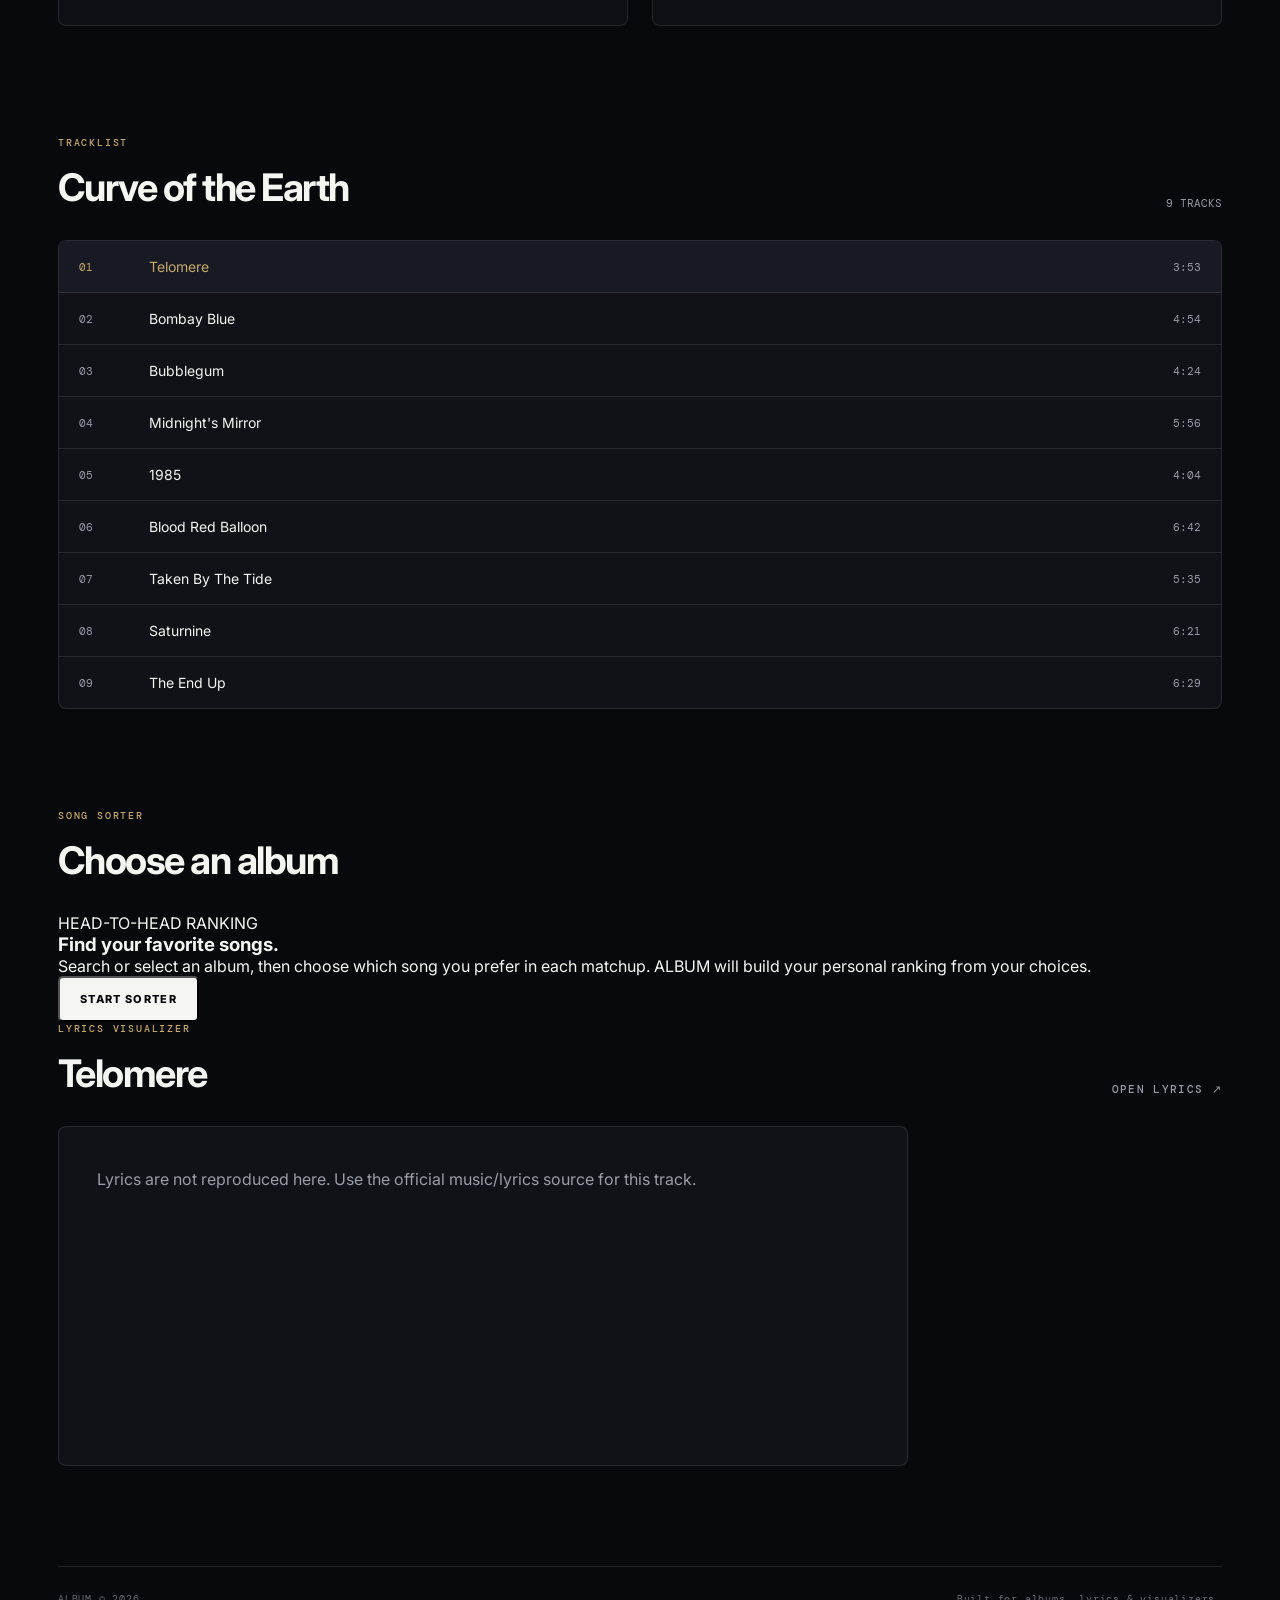
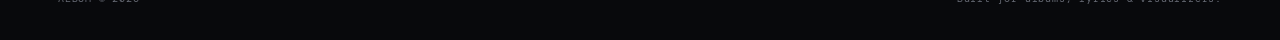
==== commit 25b25b8e: "Add album song sorter" ====
--- a/index.html
+++ b/index.html
@@ -33,7 +33,7 @@
         <div class="hero-copy">
           <p class="eyebrow">YOUR MUSIC ARCHIVE</p>
           <h1>Every album.<br><span>Every feeling.</span></h1>
-          <p class="hero-text">Explore albums, select a track, read your lyrics and watch the page move with the music.</p>
+          <p class="hero-text">Search an album, compare its songs head-to-head, build your personal ranking, and watch the page move with the music.</p>
           <a class="primary-btn" href="#albums">EXPLORE ALBUMS</a>
         </div>
         <div class="hero-art">
@@ -87,6 +87,52 @@
         <div id="tracklistBox" class="tracklist-box"></div>
       </section>
 
+      <section class="sorter-section" id="sorter">
+        <div class="section-heading">
+          <div>
+            <p class="eyebrow">SONG SORTER</p>
+            <h2 id="sorterTitle">Choose an album</h2>
+          </div>
+          <span id="sorterProgress" class="count"></span>
+        </div>
+
+        <div id="sorterIntro" class="sorter-panel">
+          <p class="sorter-kicker">HEAD-TO-HEAD RANKING</p>
+          <h3>Find your favorite songs.</h3>
+          <p>Search or select an album, then choose which song you prefer in each matchup. ALBUM will build your personal ranking from your choices.</p>
+          <button id="startSorterBtn" class="primary-btn" type="button">START SORTER</button>
+        </div>
+
+        <div id="sorterMatchup" class="sorter-panel matchup-panel" hidden>
+          <p class="sorter-kicker">WHICH SONG DO YOU PREFER?</p>
+          <div class="matchup">
+            <button id="choiceA" class="song-choice" type="button">
+              <span class="choice-label">A</span>
+              <strong id="choiceATitle">Song A</strong>
+              <span id="choiceADuration"></span>
+            </button>
+            <span class="versus">VS</span>
+            <button id="choiceB" class="song-choice" type="button">
+              <span class="choice-label">B</span>
+              <strong id="choiceBTitle">Song B</strong>
+              <span id="choiceBDuration"></span>
+            </button>
+          </div>
+          <p class="sorter-hint">Your choice is saved instantly. You can restart at any time.</p>
+        </div>
+
+        <div id="sorterResults" class="sorter-panel results-panel" hidden>
+          <div class="results-header">
+            <div>
+              <p class="sorter-kicker">YOUR PERSONAL RANKING</p>
+              <h3 id="resultsTitle">Album ranking</h3>
+            </div>
+            <button id="restartSorterBtn" class="secondary-btn" type="button">RESTART SORTER</button>
+          </div>
+          <ol id="rankingList" class="ranking-list"></ol>
+        </div>
+      </section>
+
       <section class="lyrics-section" id="lyrics">
         <div class="section-heading">
           <div>
@@ -96,7 +142,7 @@
           <a id="lyricsLink" class="text-link" href="#" target="_blank" rel="noopener">OPEN LYRICS ↗</a>
         </div>
         <div id="lyricsBox" class="lyrics-box">
-          <p class="lyrics-placeholder">Choose a track from an album to display its lyrics.</p>
+          <p class="lyrics-placeholder">Choose a track from an album to open its licensed music/lyrics source.</p>
         </div>
       </section>
     </main>
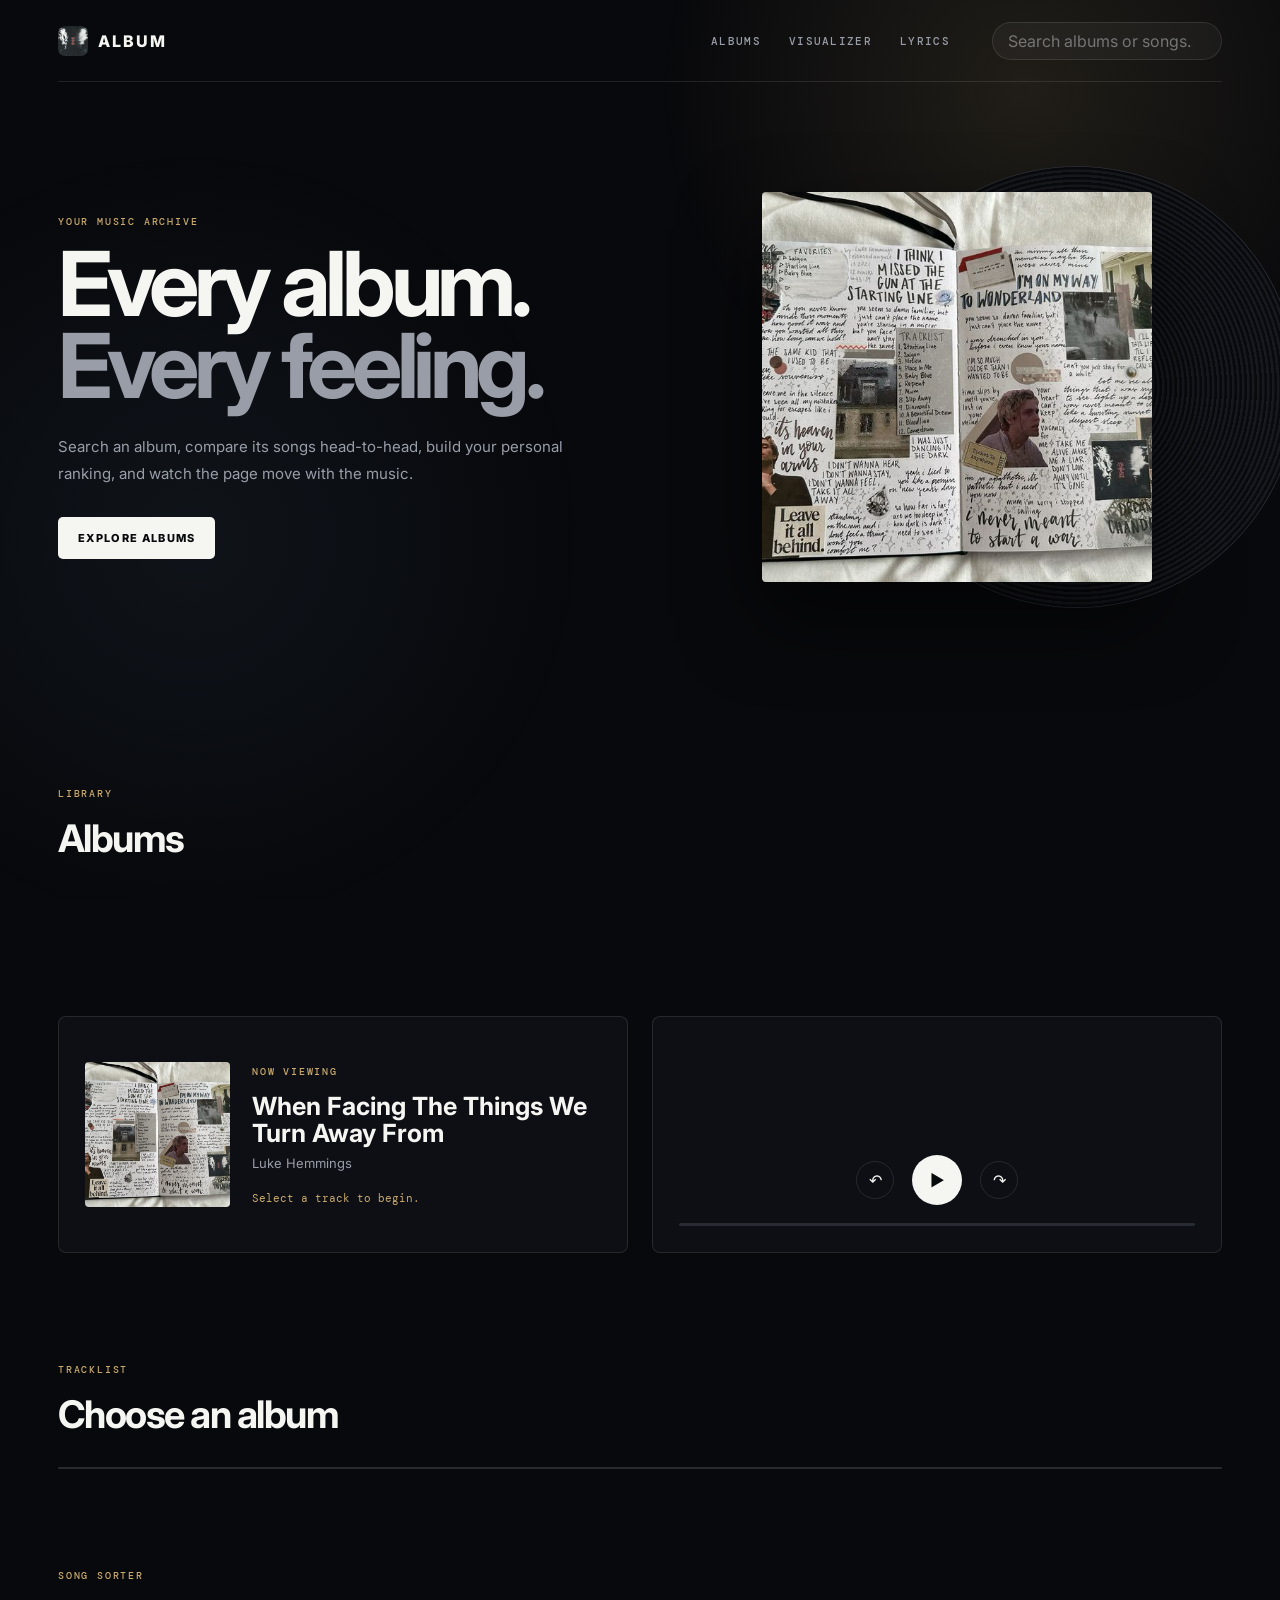
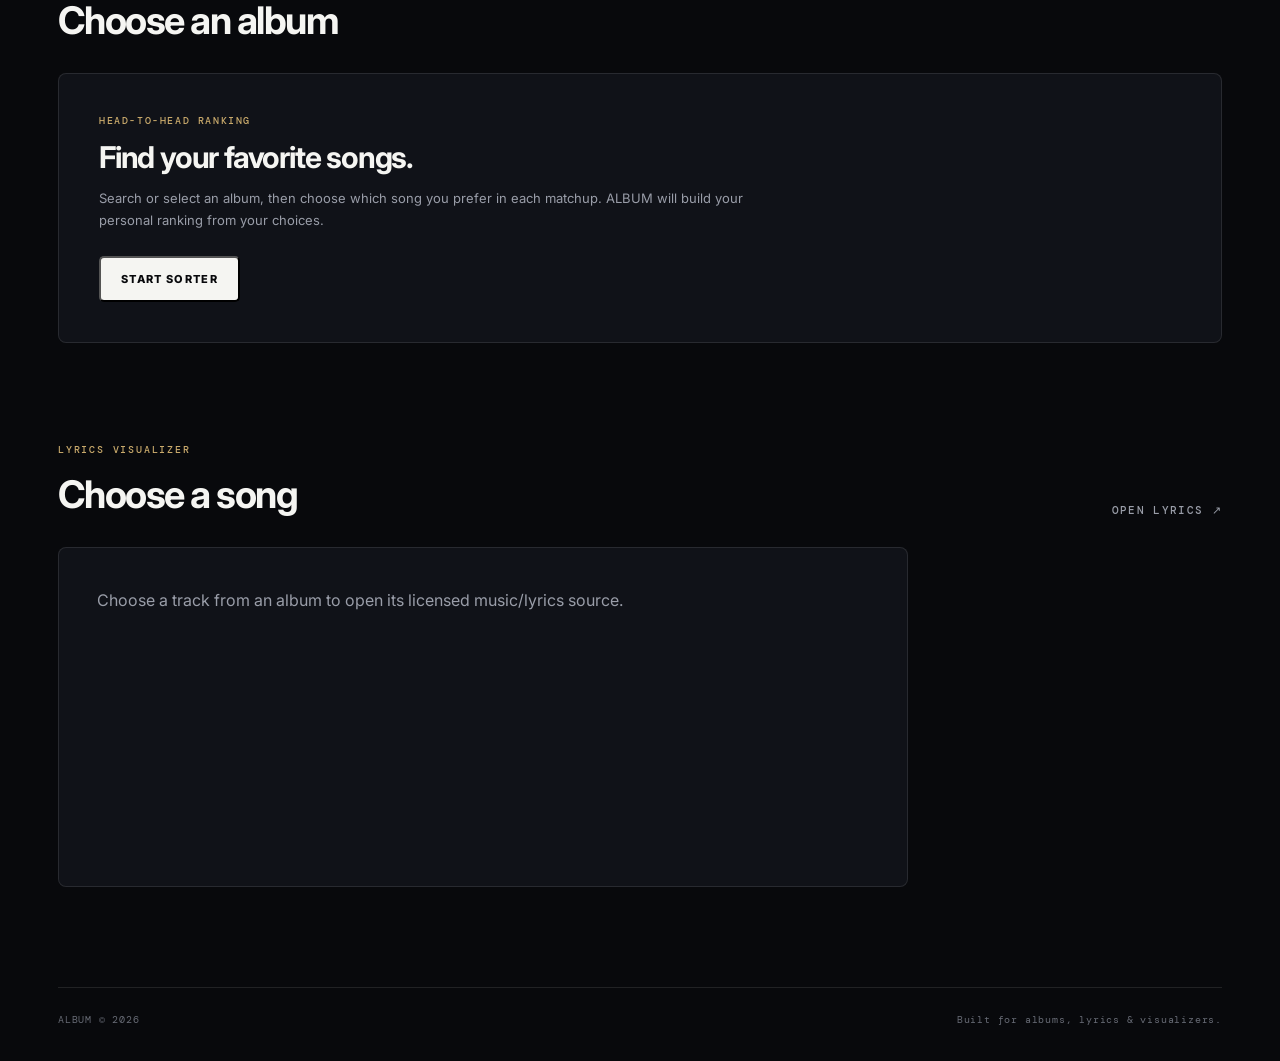
==== commit 888a2aa9: "Refresh site assets after sorter update" ====
--- a/index.html
+++ b/index.html
@@ -6,7 +6,7 @@
   <meta name="description" content="ALBUM — an album, lyrics and visualizer experience.">
   <title>ALBUM — Music Visualizer</title>
   <link rel="icon" href="logo.png" type="image/png">
-  <link rel="stylesheet" href="style.css?v=20260930">
+  <link rel="stylesheet" href="style.css?v=20260930b">
 </head>
 <body>
   <div class="app-shell">
@@ -153,7 +153,7 @@
     </footer>
   </div>
 
-  <script src="albums.js?v=20260930"></script>
-  <script src="style.js?v=20260930"></script>
+  <script src="albums.js?v=20260930b"></script>
+  <script src="style.js?v=20260930b"></script>
 </body>
 </html>
--- a/style.css
+++ b/style.css
@@ -108,3 +108,36 @@
 .track-duration{text-align:right}
 .player-note{margin-top:14px;text-align:center;color:var(--muted);font:10px 'DM Mono',monospace}
 @media(max-width:560px){.track-row{grid-template-columns:38px 1fr 60px;padding:14px 13px}.track-name{font-size:13px}}
+
+
+.sort-album-btn,.secondary-btn{border:1px solid var(--line);background:transparent;color:var(--text);border-radius:4px;padding:9px 11px;font:500 9px 'DM Mono',monospace;letter-spacing:.1em;cursor:pointer;margin-top:13px;transition:.2s}
+.sort-album-btn:hover,.secondary-btn:hover{border-color:var(--accent);color:var(--accent)}
+.sorter-section{padding:0 0 100px}
+.sorter-panel{border:1px solid var(--line);background:var(--panel);border-radius:8px;padding:40px}
+.sorter-kicker{font:500 10px 'DM Mono',monospace;letter-spacing:.16em;color:var(--accent);margin-bottom:12px}
+.sorter-panel h3{font-size:30px;letter-spacing:-.04em;margin-bottom:12px}
+.sorter-panel>p:not(.sorter-kicker),.sorter-hint{color:var(--muted);line-height:1.7;font-size:13px;max-width:650px;margin-bottom:25px}
+.matchup{display:grid;grid-template-columns:1fr 70px 1fr;align-items:center;gap:20px;max-width:900px;margin:auto}
+.song-choice{min-height:190px;border:1px solid var(--line);background:var(--panel-2);color:var(--text);border-radius:7px;padding:28px;text-align:left;cursor:pointer;display:flex;flex-direction:column;justify-content:center;transition:.25s}
+.song-choice:hover{transform:translateY(-5px);border-color:var(--accent);box-shadow:0 15px 35px rgba(0,0,0,.25)}
+.choice-label{font:500 10px 'DM Mono',monospace;color:var(--accent);margin-bottom:18px}
+.song-choice strong{font-size:25px;line-height:1.1}
+.song-choice span:last-child{font:10px 'DM Mono',monospace;color:var(--muted);margin-top:15px}
+.versus{text-align:center;font:500 12px 'DM Mono',monospace;color:var(--muted)}
+.sorter-hint{text-align:center!important;margin:25px auto 0!important}
+.results-header{display:flex;justify-content:space-between;align-items:flex-start;gap:20px;margin-bottom:25px}
+.results-header h3{margin:0}
+.ranking-list{list-style:none;border:1px solid var(--line);border-radius:6px;overflow:hidden}
+.ranking-row{display:grid;grid-template-columns:65px 1fr 80px;gap:15px;align-items:center;padding:17px 20px;border-bottom:1px solid var(--line);background:transparent}
+.ranking-row:last-child{border-bottom:0}
+.rank-number,.rank-duration{font:11px 'DM Mono',monospace;color:var(--muted)}
+.rank-song{font-size:14px}
+.ranking-row:first-child .rank-number,.ranking-row:first-child .rank-song{color:var(--accent)}
+@media(max-width:700px){
+  .sorter-panel{padding:24px}
+  .matchup{grid-template-columns:1fr;gap:12px}
+  .versus{padding:3px}
+  .song-choice{min-height:130px}
+  .results-header{flex-direction:column}
+}
+@media(max-width:560px){.ranking-row{grid-template-columns:40px 1fr 60px;padding:14px 13px}.rank-song{font-size:13px}}
